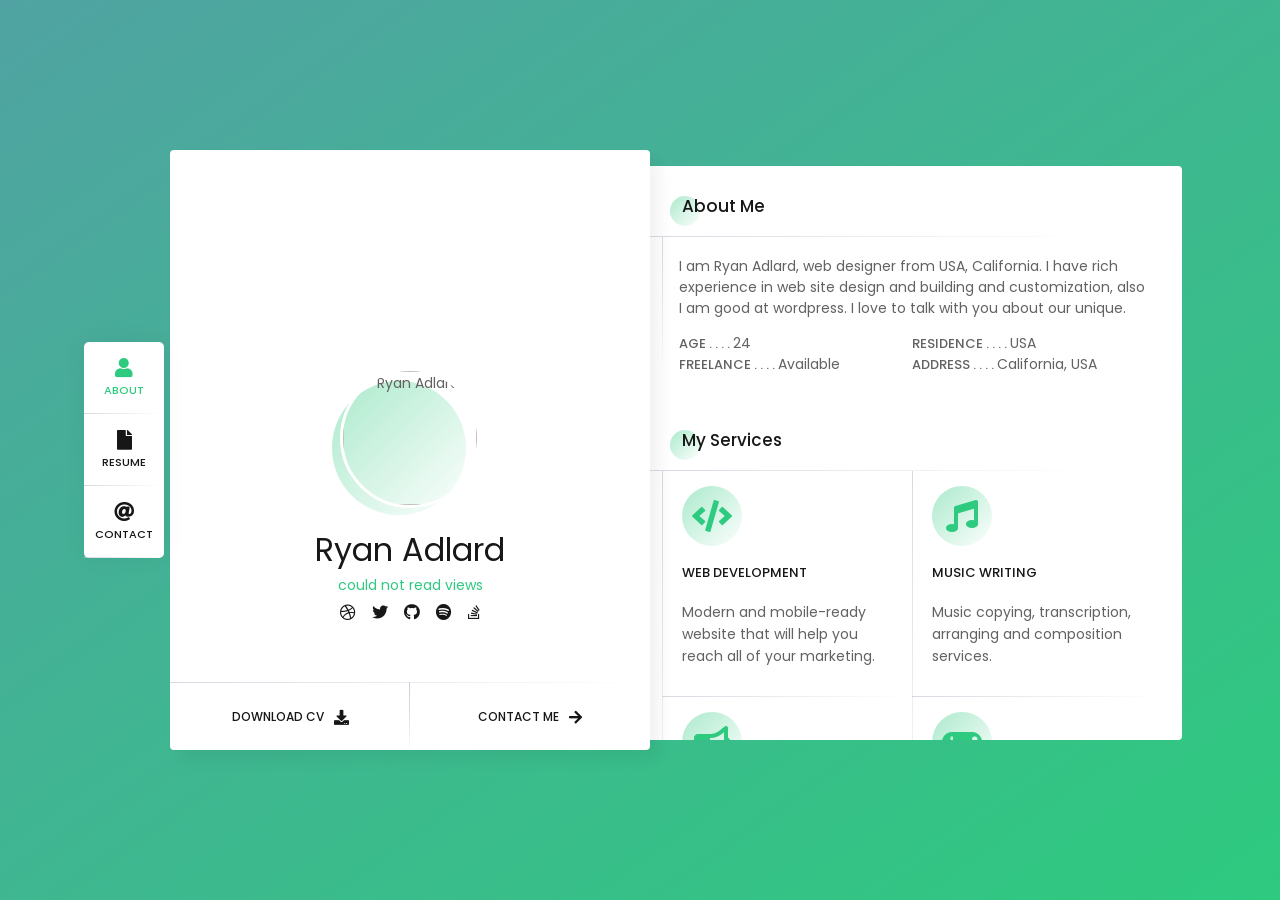
==== index.html @ 2bf4d0e9 "all files added" ====
<html lang="en">

<head>
    <meta charset="UTF-8" />
    <meta name="viewport" content="width = device-width, initial-scale = 1">
    <title>Bootcamp / CV</title>
    <link type="text/css" rel="stylesheet"
        href="https://fonts.googleapis.com/css?family=Roboto:300,400,500,700|Google+Sans" />
    <link
        href="https://fonts.googleapis.com/css?family=Poppins:100,100i,200,200i,300,300i,400,400i,500,500i,600,600i,700,700i,800,800i,900,900i"
        rel="stylesheet" />
    <link rel="stylesheet" href="https://use.fontawesome.com/releases/v5.0.9/css/all.css"
        integrity="sha384-5SOiIsAziJl6AWe0HWRKTXlfcSHKmYV4RBF18PPJ173Kzn7jzMyFuTtk8JA7QQG1" crossorigin="anonymous" />
    <link rel="stylesheet" href="style.css" />
    <link rel="shortcut icon" href="./favicon.ico">
</head>

<body>
    <div class="background gradient">
        <!-- Delete if animation
        <ul class="bg-bubbles">
            <li></li>
            <li></li>
            <li></li>
            <li></li>
            <li></li>
            <li></li>
            <li></li>
            <li></li>
            <li></li>
            <li></li>
        </ul>
      -->
    </div>
    <div class="page">
        <header>
            <nav>
                <a href="#about" class="selected" id='getAbout'>
                    <span class="fas fa-user"></span>
                    <span class="link">About</span>
                </a>
                <a href="#resume" id='getResume'>
                    <span class="fas fa-file"></span>
                    <span class="link">Resume</span>
                </a>
                <a href="#contact" id='getContact'>
                    <span class="fas fa-at"></span>
                    <span class="link">Contact</span>
                </a>
            
            </nav>
        </header>
        <main>
            <section id="presentation" class="profile">
                <div class="profile-background"></div>
                <div>
                    <div class="profile-image">
                        <img src="https://i.ibb.co/JHjYgmv/profile.png" alt="Ryan Adlard">
                    </div>
                    <h1 class="profile-name" id="nombre">Ryan Adlard</h1>
                    <h2 class="profile-profession counter-number">could not read views</h2>
                    <div class="profile-social" id="profile-social">
                        <a href="www.dribbble.com" class="fab fa-dribbble"></a>
                        <a href="www.twitter.com" class="fab fa-twitter"></a>
                        <a href="www.github.com" class="fab fa-github"></a>
                        <a href="www.spotify.com" class="fab fa-spotify"></a>
                        <a href="www.stackoverflow.com" class="fab fa-stack-overflow"></a>
                    </div>
                </div>
                <div class="profile-buttons">
                    <a href="/myCV.txt" download>DOWNLOAD CV <i class="fas fa-download"></i></a>
                    <a href="#contact">CONTACT ME <i class="fas fa-arrow-right"></i></a>
                </div>
            </section>
            <section id="about" class="about view">
                <article class="about-aboutMe">
                    <h3 class="title">About Me</h3>
                    <div class="line-left">
                        <p>I am Ryan Adlard, web designer from USA, California. I have rich experience in web site
                            design
                            and
                            building and customization, also I am good at wordpress. I love to talk with you about our
                            unique.</p>
                        <div>
                            <div>
                                <span>AGE . . . . </span>24
                            </div>
                            <div>
                                <span>RESIDENCE . . . . </span>USA
                            </div>
                            <div>
                                <span>FREELANCE . . . . </span>Available
                            </div>
                            <div>
                                <span>ADDRESS . . . . </span>California, USA
                            </div>
                        </div>
                    </div>
                </article>
                <article class="about-services">
                    <h3 class="title">My Services</h3>
                    <div class="line-left">
                        <article class="line-down">
                            <div class="fas fa-code"></div>
                            <h4>WEB DEVELOPMENT</h4>
                            <p>Modern and mobile-ready website that will help you reach all of your marketing.</p>
                        </article>
                        <article class="line-down">
                            <div class="fas fa-music"></div>
                            <h4>MUSIC WRITING</h4>
                            <p>Music copying, transcription, arranging and composition services.</p>
                        </article>
                        <article>
                            <div class="fas fa-bullhorn"></div>
                            <h4>ADVETISING</h4>
                            <p>Advertising services include television, radio, print, mail and web.</p>
                        </article>
                        <article>
                            <div class="fas fa-gamepad"></div>
                            <h4>GAME DEVELOPMENT</h4>
                            <p>Developing memorable and unique mobile android, ios games.</p>
                        </article>
                    </div>
                </article>
            </section>
            <section id="resume" class="resume">
                <h3 class="title">Resume</h3>
                <article class="resume-lines">
                    <section class="resume-line line-left">
                        <h4 class="line-down"> <i class="fas fa-briefcase"></i> Experience</h4>
                        <article class="line-down">
                            <div class="date active">2013 - PRESENT</div>
                            <h5 class="name">ART DIRECTOR</h5>
                            <h6 class="company">FACEBOOK INC.</h6>
                            <p>Collaborate with creative and development teams on the execution of ideas.</p>
                        </article>
                        <article class="line-down">
                            <div class="date">2011 - 2012</div>
                            <h5 class="name">FRONT-END DEVELOPER</h5>
                            <h6 class="company">GOOGLE INC.</h6>
                            <p>Monitored technical aspects of the front-end delivery for several projects.</p>
                        </article>
                        <article>
                            <div class="date">2009 - 2010</div>
                            <h5 class="name">SENIOR DEVELOPER</h5>
                            <h6 class="company">ABC INC.</h6>
                            <p>Optimize website performance using latest technology.</p>
                        </article>
                    </section>
                    <section class="resume-line line-left">
                        <h4 class="line-down"> <i class="fas fa-university"></i> Education</h4>
                        <article class="line-down">
                            <div class="date">2006 - 2008</div>
                            <h5 class="name">ART DIRECTOR</h5>
                            <h6 class="company">NEW YORK</h6>
                            <p>Bachelor's Degree in Computer Science ABC Technical Institute, Jefferson, Missouri</p>
                        </article>
                        <article class="line-down">
                            <div class="date">2005 - 2006</div>
                            <h5 class="name">PROGRAMMING COURSE</h5>
                            <h6 class="company">PARIS</h6>
                            <p>Coursework - Git, WordPress, Javascript, iOS, Android.</p>
                        </article>
                        <article>
                            <div class="date">2004 - 2005</div>
                            <h5 class="name">WEB DESIGN COURSE</h5>
                            <h6 class="company">LONDON</h6>
                            <p>Converted Photoshop layouts to web pages using HTML, CSS, and JavaScript.</p>
                        </article>
                    </section>
                </article>
                <article class="resume-skills">
                    <h3 class="title">My Skills</h3>
                    <div>
                        <section class="line-left">
                            <h4 class="line-down"> <i class="fas fa-tv"></i> DESIGN</h4>
                            <div class="line-down">
                                <div>Web Design</div>
                                <div>
                                    <div style="width: 70%"></div>
                                </div>
                            </div>
                            <div class="line-down">
                                <div>Write Music</div>
                                <div>
                                    <div style="width: 76%"></div>
                                </div>
                            </div>
                            <div class="line-down">
                                <div>Photoshop</div>
                                <div>
                                    <div style="width: 66%"></div>
                                </div>
                            </div>
                            <div>
                                <div>Graphic Design</div>
                                <div>
                                    <div style="width: 86%"></div>
                                </div>
                            </div>
                        </section>
                        <section class="line-left">
                            <h4 class="line-down"><i class="fas fa-code"></i> CODING</h4>
                            <div class="line-down">
                                <div>WordPress</div>
                                <div>
                                    <div style="width: 50%"></div>
                                </div>
                            </div>
                            <div class="line-down">
                                <div>PHP/MYSQL</div>
                                <div>
                                    <div style="width: 40%"></div>
                                </div>
                            </div>
                            <div class="line-down">
                                <div>Angular/JavaScript</div>
                                <div>
                                    <div style="width: 95%"></div>
                                </div>
                            </div>
                            <div>
                                <div>HTML/CSS</div>
                                <div>
                                    <div style="width: 100%"></div>
                                </div>
                            </div>
                        </section>
                    </div>
                </article>
            </section>
            <section id="contact" class="contact">
                <h3 class="title">Get in Touch</h3>
                <div class="contact-information line-left">
                    <div>
                        <span>ADDRESS . . . . </span> California, USA
                    </div>
                    <div>
                        <span>EMAIL . . . . </span> adlard@example.com
                    </div>
                    <div>
                        <span>PHONE . . . . </span> +123 654 78900
                    </div>
                    <div>
                        <span>FREELANCE . . . . </span> Available
                    </div>
                </div>
            </section>
        </main>
    </div>
<script src="script.js"></script>
</body>

</html>
---- style.css ----
body {
    background: linear-gradient(to bottom right, #50a3a2 0%, #2eca7f 100%);
    padding: 0;
    margin: 0;
    border: none;
    font-family: 'Poppins';
    font-size: 14px;
    color: #626262;
    letter-spacing: 0em;
    font-weight: 400;
    -webkit-font-smoothing: antialiased;
}

a {
    text-decoration: none;
    color: #171717;
}



.background.gradient {
    background: #50a3a2;
    background: linear-gradient(to bottom right, #50a3a2 0%, #2eca7f 100%);
    position: fixed;
    overflow: hidden;
    top: 0;
    left: 0;
    width: 100%;
    height: 100%;
}

input,
textarea,
button {
    margin: 0;
    padding: 0;
    display: block;
    font-family: 'Poppins';
    font-size: 13px;
    width: 100%;
    height: 60px;
    color: #171717;
    background: none;
    border: none;
    border-bottom: 1px solid #d8dbe2;
    appearance: none;
    resize: none;
    outline: 0;
    transition: all 0.3s ease 0s;
    border-radius: 0px;
}

input:focus,
textarea:focus,
button:focus {
    color: #171717;
    border-bottom: 1px solid #2eca7f;
}

.title {
    text-align: left;
    margin: 0 0 15px 20px;
    padding: 0 0 5px 0;
    position: relative;
    font-size: 17px;
    color: #171717;
    line-height: 21px;
    font-weight: 500;
}

/* Círculo verde encima del título */
.title::before {
    content: '';
    position: absolute;
    left: -12px;
    top: 0;
    width: 30px;
    height: 30px;
    background: linear-gradient(135deg, rgba(46, 202, 127, 0.4) 0%, rgba(46, 202, 127, 0.01) 100%);
    z-index: -1;
    border-radius: 30px;
}

/* Línea gris debajo del título */
.title::after {
    content: '';
    position: absolute;
    left: -40px;
    bottom: -15px;
    width: 95%;
    height: 1px;
    background: radial-gradient(ellipse at left, rgba(197, 202, 213, 0.7) 0%, rgba(255, 255, 255, 0) 70%);
}

.line-left {
    position: relative;
}

.line-left::before {
    content: '';
    position: absolute;
    left: 0;
    top: 0;
    width: 1px;
    height: 100%;
    background: radial-gradient(ellipse at top, rgba(197, 202, 213, 0.7) 0%, rgba(255, 255, 255, 0) 70%);
}

.line-down {
    position: relative;
}

.line-down::after {
    content: '';
    position: absolute;
    left: 0;
    bottom: 0;
    width: 100%;
    height: 1px;
    background: radial-gradient(ellipse at left, rgba(197, 202, 213, 0.7) 0%, rgba(255, 255, 255, 0) 70%);
}

header {
    background-color: white;
    border-radius: 0 0 5px 5px;
    width: 100%;
    max-width: 540px;
    box-shadow: 0 0 25px rgba(0, 0, 0, 0.05);
    position: fixed;
    top: 0;
    z-index: 100;
}

header nav {
    display: flex;
    justify-content: space-between;
    align-items: center;
    width: 100%;
}

header nav a {
    width: 100%;
    height: 72px;
    text-align: center;
    position: relative;
    display: flex;
    flex-direction: column;
    justify-content: center;
    transition: color 0.3s ease 0s;
    font-size: 20px;
}

header nav a::before {
    content: '';
    position: absolute;
    left: 0;
    bottom: 0;
    width: 1px;
    height: 100%;
    background: radial-gradient(ellipse at top, rgba(197, 202, 213, 0.7) 0%, rgba(255, 255, 255, 0) 70%);
}

header nav a .link {
    font-size: 11px;
    font-weight: 500;
    text-transform: uppercase;
    margin-top: 4px;

}

header nav a:hover {
    color: #2eca7f;
}

main {
    margin-top: 88px;
}

main .profile,
main .about,
main .resume,
main .works,
main .blog,
main .contact {
    box-sizing: border-box;
    position: relative;
    background: #ffffff;
    text-align: center;
    z-index: 10;
    border-radius: 4px;
    max-width: 540px;
    margin: 0 auto;
}

main .about,
main .resume,
main .works,
main .blog,
main .contact {
    padding: 30px 20px 30px 20px;
    margin-top: 15px;
}

main .profile {
    margin-top: 18px;
    overflow: hidden;
}

.profile-background {
    height: 300px;
}

.profile-image {
    position: relative;
    height: 84px;
}

.profile-image img {
    position: relative;
    top: -82px;
    border-radius: 50%;
    border: 3px solid white;
    width: 134px;
}

.profile-image::before {
    content: '';
    position: absolute;
    top: -69px;
    left: calc(50% - 78px);
    width: 134px;
    height: 134px;
    background: linear-gradient(135deg, rgba(46, 202, 127, 0.4) 0%, rgba(46, 202, 127, 0.01) 100%);
    border-radius: 100%;
}

.profile-name {
    font-size: 32px;
    color: #171717;
    line-height: 32px;
    font-weight: 400;
    margin: 0 auto 0 auto;
}

.profile-profession {
    font-size: 14px;
    color: #2eca7f;
    line-height: 14px;
    font-weight: 400;
}

.profile-social a {
    transition: color 0.3s ease 0s;
    margin: 0 6px;
    font-size: 16px;
}

.profile-social a:hover {
    text-decoration: none;
    color: #2eca7f;
}

.profile-buttons {
    position: relative;
    display: flex;
    margin-top: 58px;
}

.profile-buttons::before {
    content: '';
    position: absolute;
    left: 0;
    top: 0;
    width: 100%;
    height: 1px;
    background: radial-gradient(ellipse at left, rgba(197, 202, 213, 0.7) 0%, rgba(255, 255, 255, 0) 70%);
}

.profile-buttons a {
    position: relative;
    width: 50%;
    height: 70px;
    display: flex;
    align-items: center;
    justify-content: center;
    transition: color 0.3s ease;
    line-height: 70px;
    font-size: 12px;
    font-weight: 500;
    color: #171717;
}



.profile-buttons a:hover {
    color: #2eca7f;
}

.profile-buttons a:first-child::before,
.profile-buttons a:first-child::after {
    content: '';
    position: absolute;
    right: 0;
    top: 0;
    width: 1px;
    height: 100%;
    background: radial-gradient(ellipse at top, rgba(197, 202, 213, 0.7) 0%, rgba(255, 255, 255, 0) 70%);
}

.profile-buttons a i {
    margin-left: 10px;
    font-size: 15px;
}

.about-aboutMe>div {
    padding: 5px 17px;
    position: relative;

}

.about-aboutMe>div>div {
    display: flex;
    flex-wrap: wrap;
}

.about-aboutMe>div>div>div {
    width: 50%;
    text-align: left;
}

.about-aboutMe>div>div>div span {
    font-weight: 500;
    font-size: 13px;
}


.about-aboutMe p {
    text-align: left;
}

.about-services {
    margin-top: 50px;
}

.about-services>div {
    display: flex;
    flex-wrap: wrap;
    position: relative;
}

.about-services>div:after {
    content: '';
    position: absolute;
    left: 50%;
    top: 0;
    width: 1px;
    height: 100%;
    background: radial-gradient(ellipse at top, rgba(197, 202, 213, 0.7) 0%, rgba(255, 255, 255, 0) 70%);
}

.about-services article {
    position: relative;
    width: 50%;
    text-align: left;
    padding: 15px 20px;
    box-sizing: border-box;
}

.about-services article .fas {
    margin: 0;
    width: 60px;
    height: 60px;
    text-align: center;
    font-size: 32px;
    color: #2eca7f;
    background: linear-gradient(135deg, rgba(46, 202, 127, 0.4) 0%, rgba(46, 202, 127, 0.01) 100%);
    border-radius: 60px;
    display: flex;
    justify-content: center;
    align-items: center;
}

.about-services article h4 {
    font-size: 13px;
    color: #171717;
    font-weight: 500;
    text-transform: uppercase;
}

.about-services article p {
    font-size: 14px;
    line-height: 1.6;
    padding: 0;
}

.resume-lines {
    display: flex;
}

.resume-line h4 {
    margin: 0;
    text-align: left;
    padding: 20px 18px;
    font-size: 13px;
    line-height: 13px;
    color: #171717;
    font-weight: 500;
    text-transform: uppercase;
}

.resume-line h4 .fas {
    position: relative;
    float: left;
    top: -7px;
    width: 40px;
    height: 40px;
    font-size: 26px;
    color: #2eca7f;
}

.resume-line {
    flex: 1;
    text-align: left;
}

.resume-line article {
    padding: 15px 15px;
}

.resume-line .date {
    margin: 0 0 10px 0;
    padding: 0;
    position: relative;
    display: inline-block;
    font-size: 11px;
    line-height: 18px;
    color: #d8dbe2;
    font-weight: 500;
    text-transform: uppercase;
    border-radius: 4px;
}


.resume-line .date::before {
    content: '';
    position: absolute;
    left: -19px;
    top: 4px;
    width: 9px;
    height: 9px;
    background: #d8dbe2;
    border-radius: 9px;
    -moz-border-radius: 9px;
    -webkit-border-radius: 9px;
    -khtml-border-radius: 9px;
}

.resume-line .date.active {
    color: #2eca7f;
}

.resume-line .date.active::before {
    background: #2eca7f;
}

.resume-line .name {
    margin: 0;
    font-size: 13px;
    color: #171717;
    font-weight: 500;
    text-transform: uppercase;
}

.resume-line .company {
    margin: 0 0 10px 0;
    font-size: 11px;
    color: #999999;
    font-weight: 300;
    text-transform: uppercase;
}

.resume-skills {
    margin-top: 50px;
}

.resume-skills>div {
    display: flex;
}

.resume-skills>div section {
    flex: 1;
    text-align: left;
}

.resume-skills>div section>div {
    padding: 18px 20px;
}

.resume-skills>div section>div>div:first-child {
    margin: 0 0 8px 0;
    font-size: 14px;
    line-height: 14px;
    color: #626262;
    text-align: left;
}

.resume-skills>div section>div>div:last-child {
    width: 100%;
    background: #d8dbe2;
    height: 4px;
}

.resume-skills>div section>div>div>div {
    background: #2eca7f;
    height: 4px;
}

.resume-skills h4 {
    margin: 0;
    text-align: left;
    padding: 20px 18px;
    font-size: 13px;
    line-height: 13px;
    color: #171717;
    font-weight: 500;
    text-transform: uppercase;
}

.resume-skills h4 .fas {
    position: relative;
    float: left;
    top: -7px;
    width: 40px;
    height: 40px;
    font-size: 26px;
    color: #2eca7f;
}


main .contact {
    margin-bottom: 40px;
}

.contact-information {
    display: flex;
    flex-wrap: wrap;
    padding: 11px 18px;
}

.contact-information>div {
    width: 50%;
    text-align: left;
}

.contact-information>div span {
    font-weight: 500;
    font-size: 13px;
}


@media only screen and (min-width: 540px) {
    header {
        left: calc(50% - 270px);
    }
}

@media only screen and (min-width: 1040px) {
    .selected {
        color: #2eca7f;
    }

    .page {
        position: absolute;
        top: 0;
        bottom: 0;
        left: 0;
        right: 0;
        display: flex;
        justify-content: center;
        align-items: center;
    }

    header {
        max-width: 80px;
        position: relative;
        border-radius: 5px;
        left: -6px;
    }

    header nav {
        display: flex;
        flex-direction: column;
    }

    header nav a::before {
        content: '';
        position: absolute;
        left: 0;
        bottom: 0;
        width: 100%;
        height: 1px;
        background: radial-gradient(ellipse at left, rgba(197, 202, 213, 0.7) 0%, rgba(255, 255, 255, 0) 70%);
    }

    main {
        display: flex;
        margin: 0;
        width: 1020px;
    }

    main .about,
    main .resume,
    main .contact {
        width: 0;
        height: 0;
        opacity: 0;
        overflow: hidden;
        position: relative;
        top: 16px;
        transform: translateX(-450px);
        transition: opacity 1s ease, transform 1s ease;
        z-index: 0;
        margin: 0;
        padding: 0;
    }

    main .profile {
        width: 480px;
        height: 600px;
        box-shadow: 10px 10px 15px rgba(0, 0, 0, 0.05);
        margin: 0;
    }

    main .view {
        height: 574px;
        width: 540px;
        padding: 30px 20px 30px 20px;
        overflow: auto;
        opacity: 1;
        transform: translateX(-8px);
    }

    main .view::-webkit-scrollbar {
        width: 5px;
    }

    main .view::-webkit-scrollbar-track {
        background: #ddd;
    }

    main .view::-webkit-scrollbar-thumb {
        background: #666;
    }

    main .contact {
        margin-bottom: 0;
    }
}
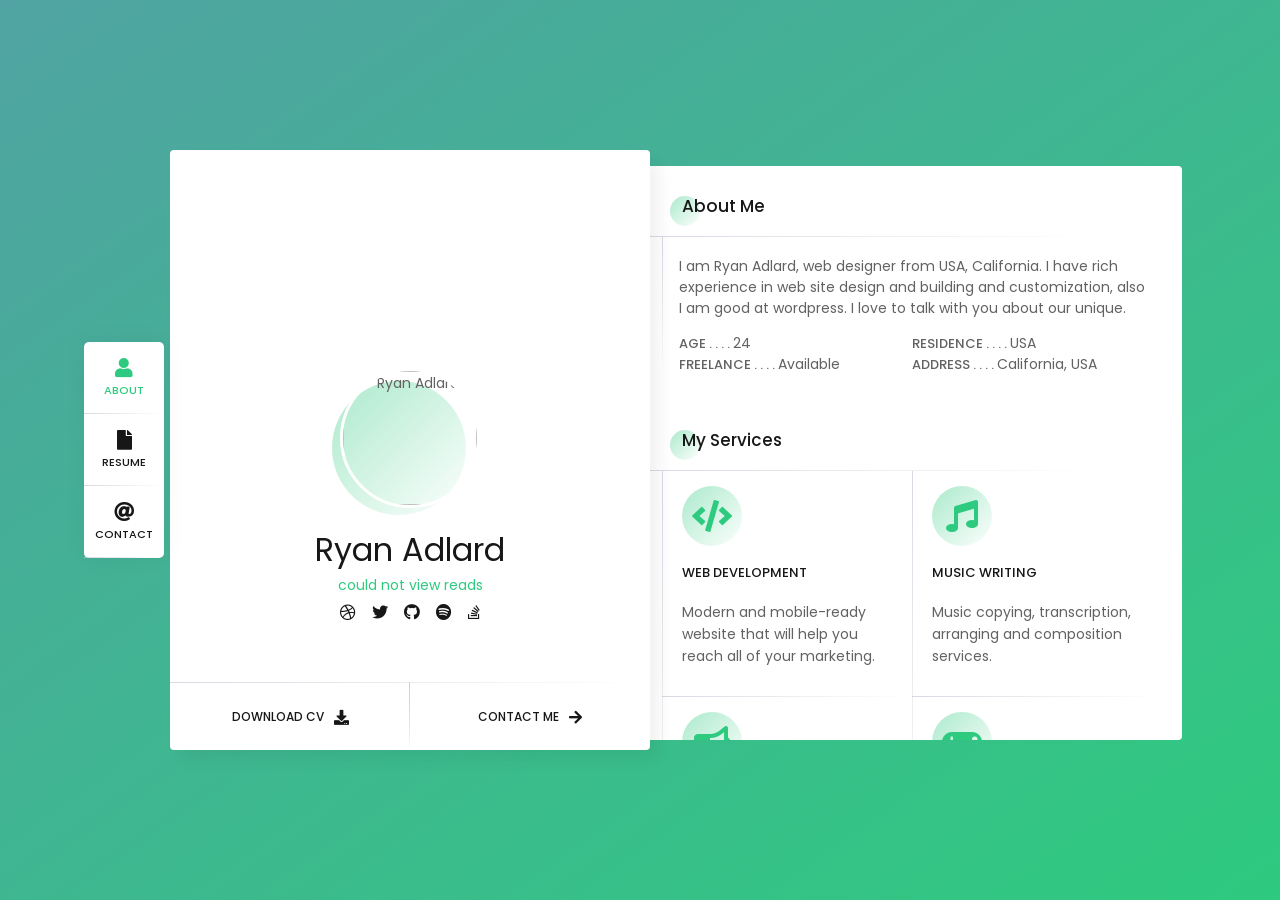
==== commit 9f1d8cd1: "fixed views" ====
--- a/index.html
+++ b/index.html
@@ -58,7 +58,7 @@
                         <img src="https://i.ibb.co/JHjYgmv/profile.png" alt="Ryan Adlard">
                     </div>
                     <h1 class="profile-name" id="nombre">Ryan Adlard</h1>
-                    <h2 class="profile-profession counter-number">could not read views</h2>
+                    <h2 id="counter1" class="profile-profession counter-number">could not view reads </h2>
                     <div class="profile-social" id="profile-social">
                         <a href="www.dribbble.com" class="fab fa-dribbble"></a>
                         <a href="www.twitter.com" class="fab fa-twitter"></a>
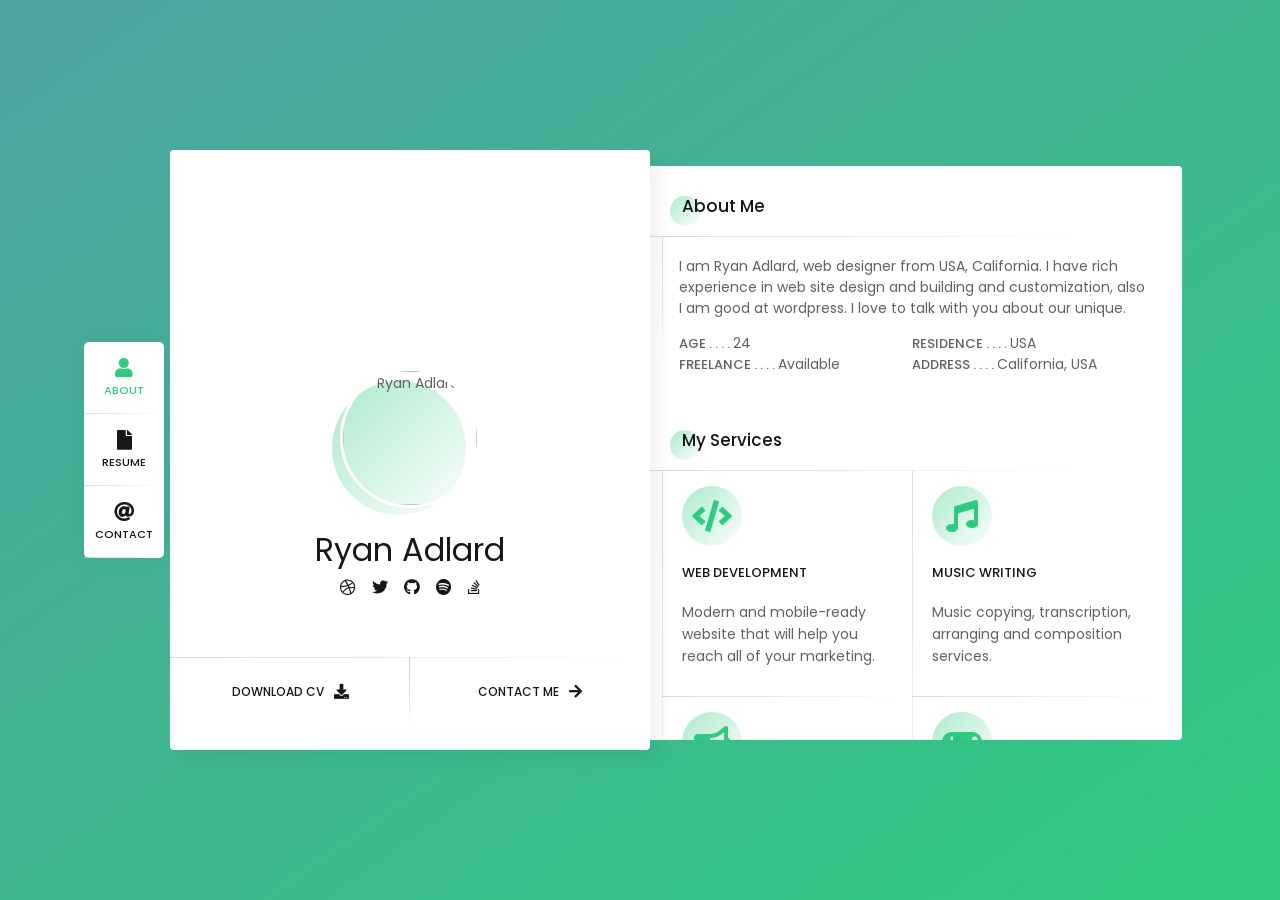
==== commit f021767b: "changes in index file" ====
--- a/index.html
+++ b/index.html
@@ -58,7 +58,7 @@
                         <img src="https://i.ibb.co/JHjYgmv/profile.png" alt="Ryan Adlard">
                     </div>
                     <h1 class="profile-name" id="nombre">Ryan Adlard</h1>
-                    <h2 id="counter1" class="profile-profession counter-number">could not view reads </h2>
+                    <h2 id="counter1" class="profile-profession counter-number"></h2>
                     <div class="profile-social" id="profile-social">
                         <a href="www.dribbble.com" class="fab fa-dribbble"></a>
                         <a href="www.twitter.com" class="fab fa-twitter"></a>
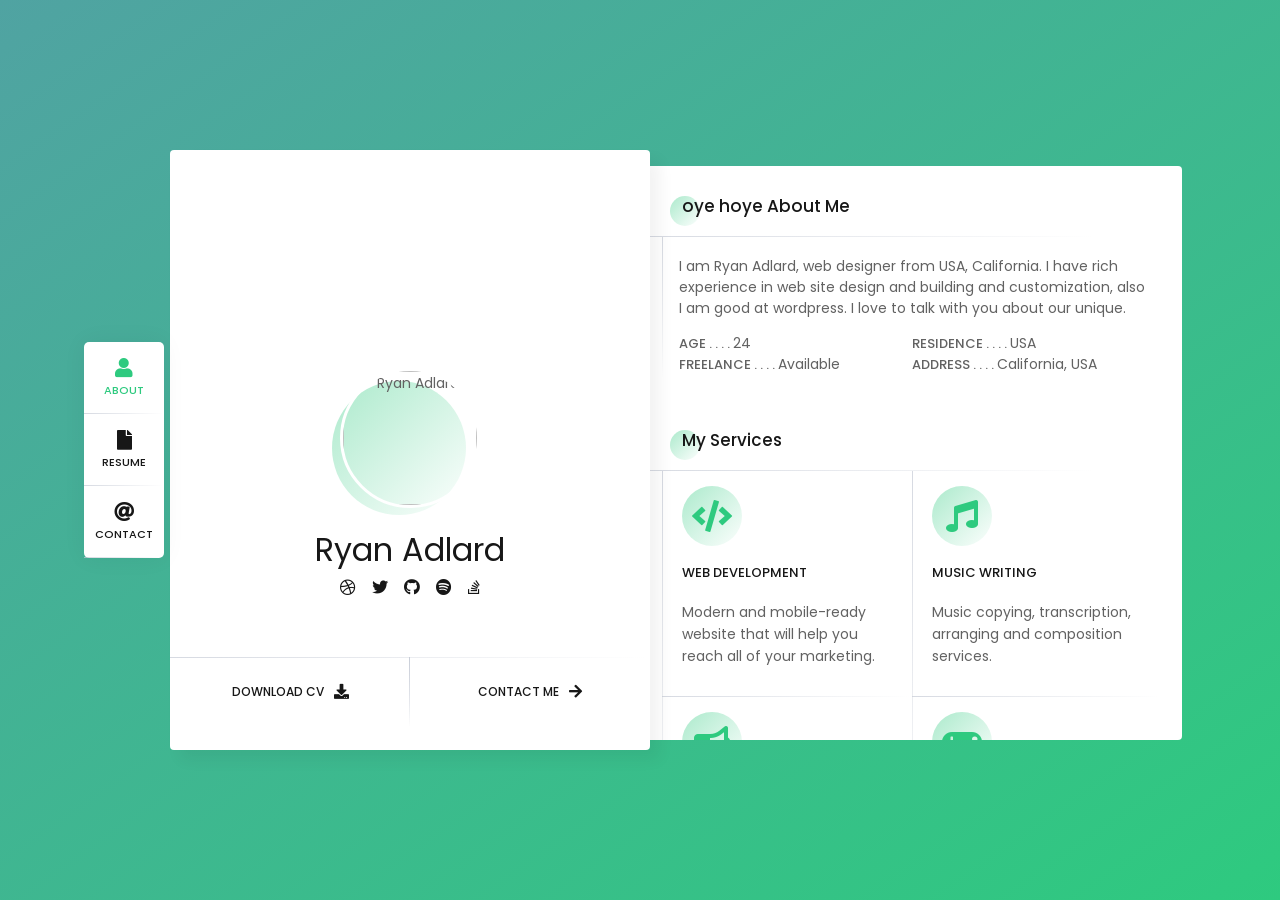
==== commit 11b74628: "some changes" ====
--- a/index.html
+++ b/index.html
@@ -74,7 +74,7 @@
             </section>
             <section id="about" class="about view">
                 <article class="about-aboutMe">
-                    <h3 class="title">About Me</h3>
+                    <h3 class="title">oye hoye About Me</h3>
                     <div class="line-left">
                         <p>I am Ryan Adlard, web designer from USA, California. I have rich experience in web site
                             design
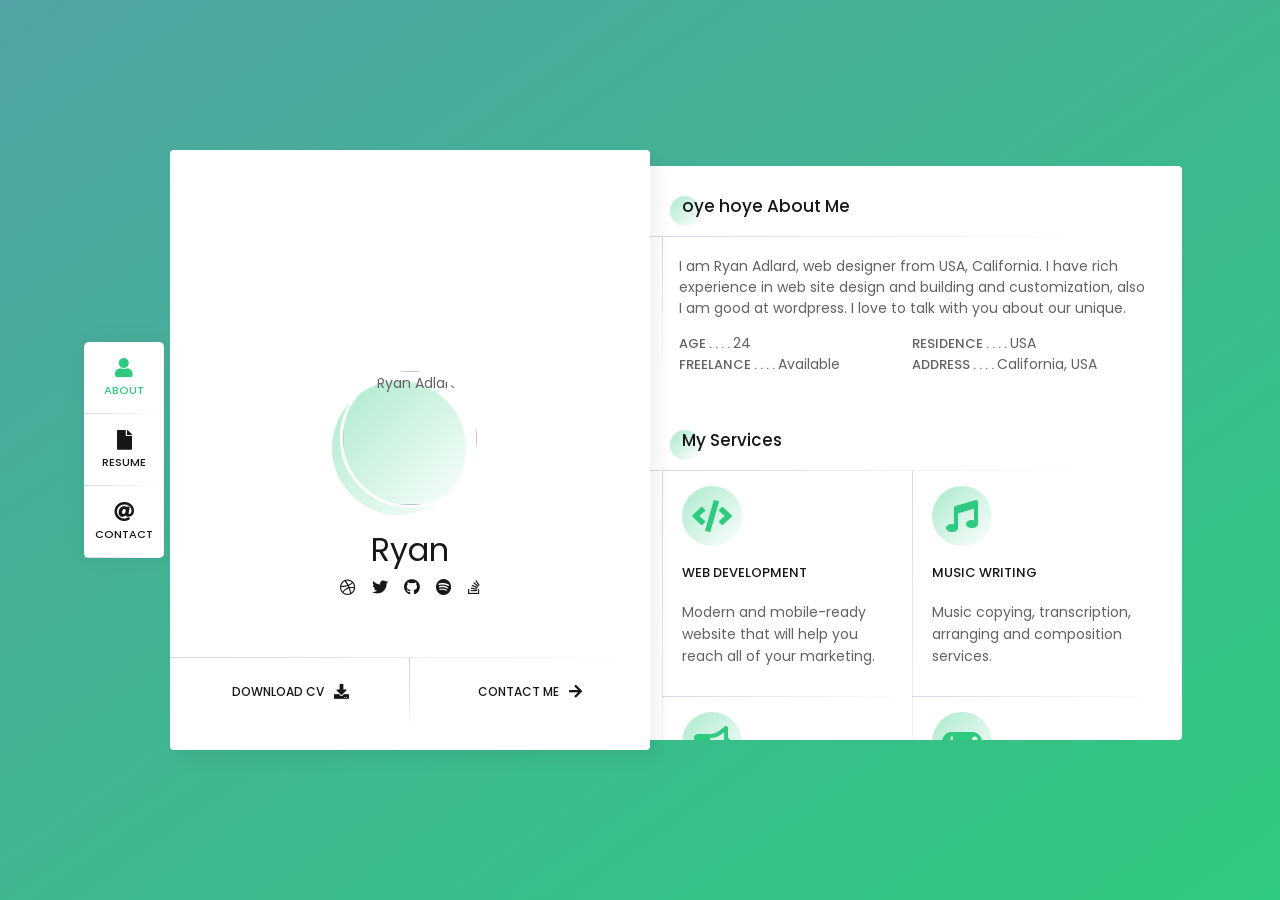
==== commit 61c1e863: "hello" ====
--- a/index.html
+++ b/index.html
@@ -57,7 +57,7 @@
                     <div class="profile-image">
                         <img src="https://i.ibb.co/JHjYgmv/profile.png" alt="Ryan Adlard">
                     </div>
-                    <h1 class="profile-name" id="nombre">Ryan Adlard</h1>
+                    <h1 class="profile-name" id="nombre">Ryan</h1>
                     <h2 id="counter1" class="profile-profession counter-number"></h2>
                     <div class="profile-social" id="profile-social">
                         <a href="www.dribbble.com" class="fab fa-dribbble"></a>
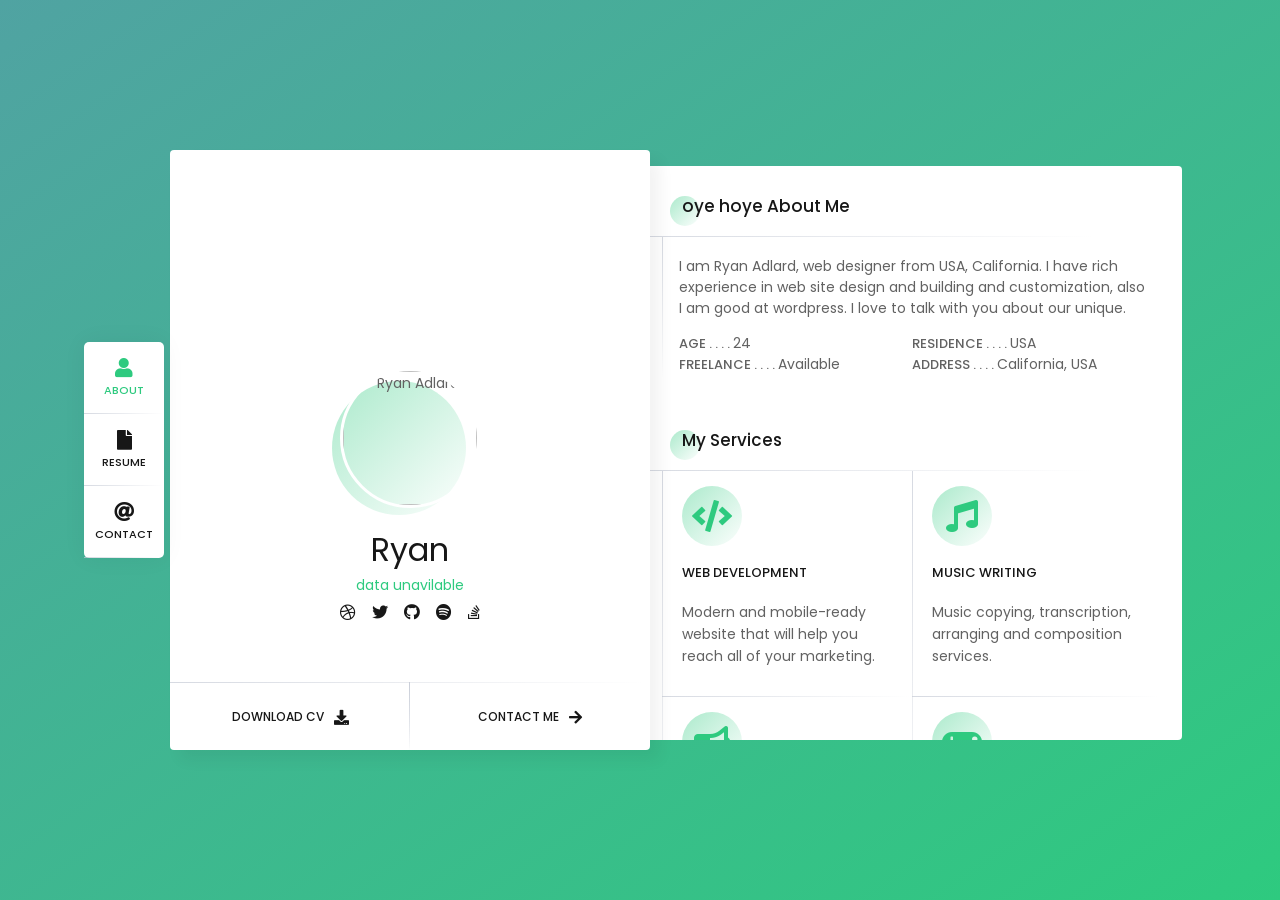
==== commit 10f7cd68: "sd" ====
--- a/index.html
+++ b/index.html
@@ -58,7 +58,7 @@
                         <img src="https://i.ibb.co/JHjYgmv/profile.png" alt="Ryan Adlard">
                     </div>
                     <h1 class="profile-name" id="nombre">Ryan</h1>
-                    <h2 id="counter1" class="profile-profession counter-number"></h2>
+                    <h2 id="counter1" class="profile-profession counter-number">data unavilable</h2>
                     <div class="profile-social" id="profile-social">
                         <a href="www.dribbble.com" class="fab fa-dribbble"></a>
                         <a href="www.twitter.com" class="fab fa-twitter"></a>
